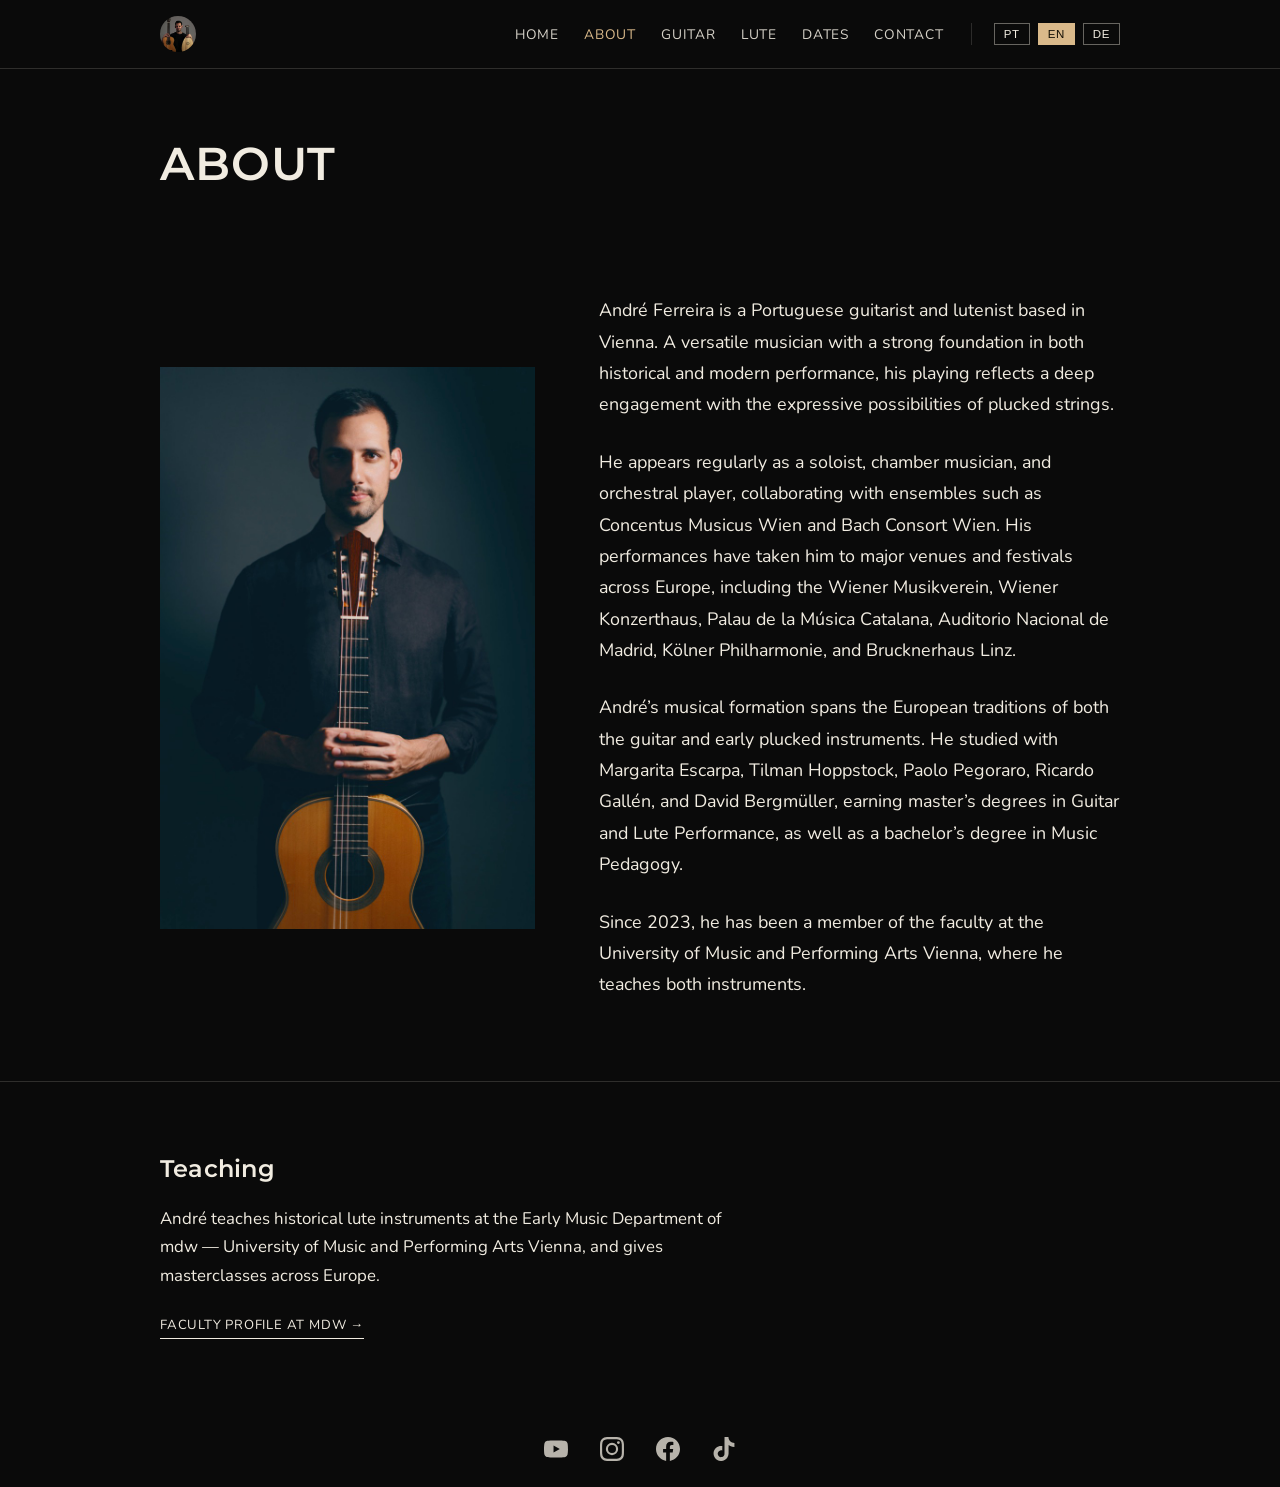
==== pages/about.html @ 0d422ce9 "performance improvements" ====
<!DOCTYPE html>
<html lang="pt">
<head>
<title>Sobre — André Ferreira</title>
<meta name="description" content="Biografia de André Ferreira, guitarrista e alaudista português radicado em Viena.">
<!-- head:start -->
<meta charset="UTF-8">
<meta name="viewport" content="width=device-width, initial-scale=1.0">
<!-- Fonts: connect early and load without blocking render. Only the weights
     the CSS actually uses are requested — Cormorant is the hero name alone
     (400), Montserrat the headings (600/700), Nunito the body (400) plus
     600/700/800 for the eyebrow, concert dates and video caption. -->
<link rel="preconnect" href="https://fonts.googleapis.com">
<link rel="preconnect" href="https://fonts.gstatic.com" crossorigin>
<link rel="preload" as="style" href="https://fonts.googleapis.com/css2?family=Cormorant+Garamond:wght@400&family=Montserrat:wght@600;700&family=Nunito:wght@400;600;700;800&display=swap">
<link rel="stylesheet" href="https://fonts.googleapis.com/css2?family=Cormorant+Garamond:wght@400&family=Montserrat:wght@600;700&family=Nunito:wght@400;600;700;800&display=swap" media="print" onload="this.media='all'">
<noscript><link rel="stylesheet" href="https://fonts.googleapis.com/css2?family=Cormorant+Garamond:wght@400&family=Montserrat:wght@600;700&family=Nunito:wght@400;600;700;800&display=swap"></noscript>
<link rel="icon" type="image/png" sizes="32x32" href="../assets/img/favicon-32.png">
<link rel="icon" type="image/png" sizes="192x192" href="../assets/img/favicon-192.png">
<!-- iOS ignores transparency here and composites onto black, so this one
     is the plain square photo and iOS applies its own rounded mask. -->
<link rel="apple-touch-icon" href="../assets/img/apple-touch-icon.png">
<link rel="stylesheet" href="../assets/css/style.css">
<!-- head:end -->
</head>
<body>

<!-- nav:start -->
  <header class="topbar">
    <a class="mono" href="../index.html">
      <img src="../assets/img/logo-128.jpg" alt="André Ferreira — início">
    </a>
    <button class="burger" id="burgerBtn" aria-label="Menu" aria-expanded="false">
      <span></span><span></span><span></span>
    </button>
    <nav class="menu" id="menu">
      <a href="../index.html" data-i18n="nav.home">Início</a>
      <a href="../pages/about.html" aria-current="page" data-i18n="nav.about">Sobre</a>
      <a href="../pages/guitar.html" data-i18n="nav.guitar">Guitarra</a>
      <a href="../pages/lute.html" data-i18n="nav.lute">Alaúde</a>
      <a href="../pages/dates.html" data-i18n="nav.dates">Datas</a>
      <a href="../pages/contact.html" data-i18n="nav.contact">Contacto</a>
      <div class="langs">
        <button data-lang="pt" aria-pressed="true">PT</button>
        <button data-lang="en" aria-pressed="false">EN</button>
        <button data-lang="de" aria-pressed="false">DE</button>
      </div>
    </nav>
  </header>
<!-- nav:end -->

  <section class="page-head">
    <h1 data-i18n="nav.about">Sobre</h1>
  </section>

  <section class="split">
    <div class="split-photo">
      <img src="../assets/img/about.jpg" alt="André Ferreira com uma guitarra clássica">
    </div>
    <div class="split-body">
      <div class="bio-body" data-i18n="bio.body">
      <!-- text:bio.body:start -->
      <p>André Ferreira é um guitarrista e alaudista português radicado em Viena. Músico versátil, com uma sólida formação tanto na performance histórica como na moderna, o seu tocar reflete um envolvimento profundo com as possibilidades expressivas das cordas dedilhadas.</p><p>Atua regularmente como solista, músico de câmara e instrumentista de orquestra, colaborando com agrupamentos como o Concentus Musicus Wien e o Bach Consort Wien. As suas atuações levaram-no a importantes salas e festivais por toda a Europa, incluindo o Wiener Musikverein, o Wiener Konzerthaus, o Palau de la Música Catalana, o Auditorio Nacional de Madrid, a Kölner Philharmonie e o Brucknerhaus Linz.</p><p>A formação musical de André abrange as tradições europeias da guitarra e dos instrumentos antigos de corda dedilhada. Estudou com Margarita Escarpa, Tilman Hoppstock, Paolo Pegoraro, Ricardo Gallén e David Bergmüller, tendo concluído mestrados em Guitarra e em Alaúde, bem como uma licenciatura em Pedagogia Musical.</p><p>Desde 2023, integra o corpo docente da Universidade de Música e Artes Cénicas de Viena, onde leciona ambos os instrumentos.</p>
      <!-- text:bio.body:end -->
      </div>
    </div>
  </section>

  <section class="band">
    <h2 data-i18n="about.teaching.h">Ensino</h2>
    <div class="prose" data-i18n="teaching.body">
      <!-- text:teaching.body:start -->
      <p>André leciona instrumentos históricos de alaúde no Departamento de Música Antiga da mdw — Universidade de Música e Artes Cénicas de Viena, e dá masterclasses por toda a Europa.</p>
      <!-- text:teaching.body:end -->
    </div>
    <a class="cta" href="https://mdw.ac.at/altemusik/en/faculty/andre-ferreira-inst-17/"
       target="_blank" rel="noopener" data-i18n="teaching.link">Perfil na mdw →</a>
  </section>

<!-- footer:start -->
  <footer class="foot">
    <!-- Icons are inline SVG so they inherit currentColor and cost no extra
         request. aria-label carries the name; the glyph itself is decorative. -->
    <ul class="social">
      <li><a href="https://www.youtube.com/@andrealmeidaferreira" target="_blank" rel="noopener" aria-label="YouTube">
        <svg viewBox="0 0 24 24" aria-hidden="true"><path d="M23.498 6.186a3.016 3.016 0 0 0-2.122-2.136C19.505 3.545 12 3.545 12 3.545s-7.505 0-9.377.505A3.017 3.017 0 0 0 .502 6.186C0 8.07 0 12 0 12s0 3.93.502 5.814a3.016 3.016 0 0 0 2.122 2.136c1.871.505 9.376.505 9.376.505s7.505 0 9.377-.505a3.015 3.015 0 0 0 2.122-2.136C24 15.93 24 12 24 12s0-3.93-.502-5.814zM9.545 15.568V8.432L15.818 12l-6.273 3.568z"/></svg>
      </a></li>
      <li><a href="https://www.instagram.com/andreferreira_music" target="_blank" rel="noopener" aria-label="Instagram">
        <svg viewBox="0 0 24 24" aria-hidden="true"><path d="M12 2.163c3.204 0 3.584.012 4.85.07 3.252.148 4.771 1.691 4.919 4.919.058 1.265.069 1.645.069 4.849 0 3.205-.012 3.584-.069 4.849-.149 3.225-1.664 4.771-4.919 4.919-1.266.058-1.644.07-4.85.07-3.204 0-3.584-.012-4.849-.07-3.26-.149-4.771-1.699-4.919-4.92-.058-1.265-.07-1.644-.07-4.849 0-3.204.013-3.583.07-4.849.149-3.227 1.664-4.771 4.919-4.919 1.266-.057 1.645-.069 4.849-.069zM12 0C8.741 0 8.333.014 7.053.072 2.695.272.273 2.69.073 7.052.014 8.333 0 8.741 0 12c0 3.259.014 3.668.072 4.948.2 4.358 2.618 6.78 6.98 6.98C8.333 23.986 8.741 24 12 24c3.259 0 3.668-.014 4.948-.072 4.354-.2 6.782-2.618 6.979-6.98.059-1.28.073-1.689.073-4.948 0-3.259-.014-3.667-.072-4.947-.196-4.354-2.617-6.78-6.979-6.98C15.668.014 15.259 0 12 0zm0 5.838a6.162 6.162 0 1 0 0 12.324 6.162 6.162 0 0 0 0-12.324zM12 16a4 4 0 1 1 0-8 4 4 0 0 1 0 8zm6.406-11.845a1.44 1.44 0 1 0 0 2.881 1.44 1.44 0 0 0 0-2.881z"/></svg>
      </a></li>
      <li><a href="https://www.facebook.com/profile.php?id=61575838910372" target="_blank" rel="noopener" aria-label="Facebook">
        <svg viewBox="0 0 24 24" aria-hidden="true"><path d="M24 12.073c0-6.627-5.373-12-12-12s-12 5.373-12 12c0 5.99 4.388 10.954 10.125 11.854v-8.385H7.078v-3.47h3.047V9.43c0-3.007 1.792-4.669 4.533-4.669 1.312 0 2.686.235 2.686.235v2.953H15.83c-1.491 0-1.956.925-1.956 1.874v2.25h3.328l-.532 3.47h-2.796v8.385C19.612 23.027 24 18.062 24 12.073z"/></svg>
      </a></li>
      <li><a href="https://www.tiktok.com/@andreferreira_music" target="_blank" rel="noopener" aria-label="TikTok">
        <svg viewBox="0 0 24 24" aria-hidden="true"><path d="M12.525.02c1.31-.02 2.61-.01 3.91-.02.08 1.53.63 3.09 1.75 4.17 1.12 1.11 2.7 1.62 4.24 1.79v4.03c-1.44-.05-2.89-.35-4.2-.97-.57-.26-1.1-.59-1.62-.93-.01 2.92.01 5.84-.02 8.75-.08 1.4-.54 2.79-1.35 3.94-1.31 1.92-3.58 3.17-5.91 3.21-1.43.08-2.86-.31-4.08-1.03-2.02-1.19-3.44-3.37-3.65-5.71-.02-.5-.03-1-.01-1.49.18-1.9 1.12-3.72 2.58-4.96 1.66-1.44 3.98-2.13 6.15-1.72.02 1.48-.04 2.96-.04 4.44-.99-.32-2.15-.23-3.02.37-.63.41-1.11 1.04-1.36 1.75-.21.51-.15 1.07-.14 1.61.24 1.64 1.82 3.02 3.5 2.87 1.12-.01 2.19-.66 2.77-1.61.19-.33.4-.67.41-1.06.1-1.79.06-3.57.07-5.36.01-4.03-.01-8.05.02-12.07z"/></svg>
      </a></li>
    </ul>
  </footer>

  <!-- Page texts, generated from content/<lang>/*.md. Loaded first so
       main.js can merge it into its own dictionary. -->
  <script src="../assets/js/content.js"></script>
  <script src="../assets/js/main.js"></script>
<!-- footer:end -->
</body>
</html>
---- assets/css/style.css ----
/* André Ferreira — site styles
   Palette: all-black ground, light cream type, light-wood accent.
   Fonts: Cormorant Garamond (display) + Nunito (body).
*/

:root{
  --black:#0a0a0a; --bg:#0a0a0a; --ink:#f1ece1; --sub:#a89c86; --line:rgba(241,236,225,.16); --wood:#d9b98a;
  /* --font-display is the hero name only; everything else that used to be
     Cormorant is now the geometric sans. */
  --font-display:'Marcellus',Georgia,serif;
  --font-heading:'Montserrat',-apple-system,BlinkMacSystemFont,'Segoe UI',sans-serif;
  --font-body:'Nunito',-apple-system,BlinkMacSystemFont,'Segoe UI',sans-serif;
  /* Lateral gutters: one eighth of the viewport each side, so content sits in
     the middle six columns of a notional 8. Floored so phones keep a usable
     margin rather than 12.5% of 375px. */
  --pad:max(22px,12.5vw);
}

*{ box-sizing:border-box; }
/* In-page jumps would otherwise land with the heading tucked under the sticky
   bar, which is 69px tall. */
[id]{ scroll-margin-top:88px; }
html{ scroll-behavior:smooth; }
@media(prefers-reduced-motion:reduce){ html{ scroll-behavior:auto; } }
html,body{ margin:0; padding:0; }
body{ background:var(--bg); color:var(--ink); font-family:var(--font-body); }
a{ color:inherit; }
img{ max-width:100%; display:block; }

/* top bar */
/* Sticky rather than fixed: it stays in normal flow, so the hero still
   starts below it instead of sliding under and losing the top of the photo.
   The hairline matters — bar and page background are the same black, so
   without it content appears to dissolve into the bar as you scroll. */
.topbar{ background:var(--black); color:#f2ede2; display:flex; align-items:center; justify-content:space-between;
  padding:16px var(--pad); gap:clamp(14px,2vw,32px); position:sticky; top:0; z-index:10; border-bottom:1px solid var(--line); }
/* The circle is CSS, not a pre-masked file — the source stays a plain square. */
.mono{ width:36px; height:36px; border-radius:50%; overflow:hidden; display:block;
  flex:0 0 auto; text-decoration:none; background:#131010; }
.mono img{ width:100%; height:100%; object-fit:cover; display:block; }
.burger{ appearance:none; background:none; border:0; cursor:pointer; padding:6px; display:flex; flex-direction:column; gap:5px; }
.burger span{ width:24px; height:2px; background:#f2ede2; display:block; }
.menu{ position:absolute; top:100%; right:var(--pad); background:var(--black); color:#f2ede2; padding:18px 22px; display:none; flex-direction:column; gap:12px; min-width:200px; border:1px solid rgba(242,237,226,.15); z-index:5; }
.menu.open{ display:flex; }
.menu a{ text-decoration:none; color:inherit; font-size:.86rem; letter-spacing:.05em; text-transform:uppercase; opacity:.88; }
.menu a:hover{ opacity:1; }
.menu a[aria-current="page"]{ opacity:1; color:var(--wood); }
.menu .langs{ display:flex; gap:8px; padding-top:8px; border-top:1px solid rgba(242,237,226,.15); }
.menu .langs button{ appearance:none; background:none; border:1px solid rgba(242,237,226,.4); color:#f2ede2; font-size:.72rem; letter-spacing:.05em; padding:4px 9px; cursor:pointer; }
.menu .langs button[aria-pressed="true"]{ background:var(--wood); border-color:var(--wood); color:#141005; }

/* Narrow first: the menu is a dropdown behind the burger. From 768px up — iPad
   portrait included — there is room for all six items plus the language buttons
   on one line, so the whole thing flattens into the bar and the burger goes.
   Width, not user agent: iPadOS Safari reports itself as macOS, so sniffing
   would miss the very device this targets. */
@media(min-width:768px){
  .burger{ display:none; }
  .menu{ position:static; display:flex; flex-direction:row; align-items:center;
    gap:clamp(14px,2vw,30px); background:none; border:0; padding:0; min-width:0; }
  .menu .langs{ padding:0 0 0 clamp(14px,1.8vw,22px); margin-left:2px;
    border-top:0; border-left:1px solid rgba(242,237,226,.15); }
}
/* Comfortable tap targets while it is still a dropdown. */
@media(max-width:767px){
  .menu{ gap:2px; padding:10px 22px 18px; }
  .menu a{ padding:9px 0; }
}

/* hero */
/* The hero box carries the photo's own 3:2 ratio and nothing else constrains
   its height, so the image always scales to the page width and `cover` has
   nothing to crop — no min-height, which would make the box taller than 3:2 on
   narrower windows and clip the sides instead. */
.hero{ position:relative; aspect-ratio:3/2; background:
    linear-gradient(180deg, rgba(6,5,4,.05) 0%, rgba(6,5,4,.75) 78%, rgba(6,5,4,.92) 100%),
    /* Top-anchored so the head is never cut in the cropped (narrow) case. */
    url('../img/hero.jpg') 50% 0% / cover no-repeat,
    radial-gradient(circle at 32% 30%, #6b5d4f 0%, #453a30 42%, #221c16 100%);
  display:block; }
/* The hero is now taller than the screen on most displays, so the name is
   pinned to the bottom of the FIRST screenful rather than the bottom of the
   photo — otherwise it would open below the fold. Falls back to the hero's own
   bottom when the photo is the shorter of the two. */
/* Phones: a 3:2 landscape frame is only about 260px tall at 390px wide, which
   wastes the screen and pulls the next section up into view. Drop the ratio and
   give it most of the viewport instead — `cover` then scales the photo by
   height and trims the sides, so it reads as a portrait crop and nothing is
   lost off the top. svh rather than vh so mobile browser chrome doesn't make
   the hero taller than the visible area. */
@media(max-width:767px){
  .hero{ aspect-ratio:auto; min-height:82vh; min-height:82svh; }
}

.hero-inner{ position:absolute; left:0; right:0; top:0; height:min(88vh,100%);
  display:flex; flex-direction:column; justify-content:flex-end; align-items:flex-start;
  padding:0 var(--pad) clamp(30px,6vw,56px); color:#f7f3ea; }
.hero .eyebrow{ font-size:1.1rem; letter-spacing:.16em; text-transform:uppercase; margin:0 0 18px; color:#d9cdb2; font-weight:600; }
/* 7vw rather than 9vw: the cap is then reached at ~1417px instead of ~1102px,
   so the name starts scaling down as soon as the window leaves a full
   desktop width rather than holding its maximum well into laptop sizes. */
.hero h1{ font-family:var(--font-display); font-weight:400; font-size:clamp(3rem,9vw,6.2rem); line-height:.94; letter-spacing:.02em; text-transform:uppercase; margin:0 0 20px; text-wrap:balance; }
.hero .cta{ display:inline-flex; align-items:center; gap:8px; text-decoration:none; font-size:0.9rem; letter-spacing:.03em; padding-bottom:4px; }

/* bio */
/* photo beside a block of text — about / guitar / lute / contact.
   The four page photos are all 2:3 portrait. */
.split{ padding:clamp(40px,7vw,80px) var(--pad); display:grid; grid-template-columns:0.72fr 1fr;
  gap:clamp(28px,5vw,64px); align-items:center; }
.split-photo{ aspect-ratio:2/3; overflow:hidden; background:#131010; }
.split-photo img{ width:100%; height:100%; object-fit:cover; }
/* No max-width: the column itself is the measure, and the page's 1/8 gutter
   is the only thing holding the text off the right edge. */
.bio-body p{ font-size:1.12rem; line-height:1.75; color:var(--ink); margin:0 0 26px; }
.bio-body p:last-child{ margin-bottom:0; }
@media(max-width:767px){
  .split{ grid-template-columns:1fr; }
  .split-photo{ max-width:340px; }
}
/* Tablet: keep the two columns, but the text column runs tall at this width,
   which left the photo looking small and stranded mid-paragraph. Widen its
   share and align both to the top so they start on the same line. */
@media(min-width:768px) and (max-width:1023px){
  .split, .intro{ grid-template-columns:0.95fr 1fr; align-items:start; }
  /* Wider gutters mean less room for the bar; tighten it instead of dropping
     back to a burger at a width where the full nav still reads fine. */
  .menu{ gap:clamp(10px,1.4vw,18px); }
  .menu a{ font-size:.78rem; letter-spacing:.03em; }
  .menu .langs{ padding-left:12px; }
  .menu .langs button{ font-size:.66rem; padding:3px 7px; }
}

/* concerts */
.concerts-wrap{ padding:0 var(--pad) clamp(48px,8vw,88px); }
.concerts-wrap h2{ font-family:var(--font-heading); font-weight:600; font-size:clamp(1.5rem,2.6vw,2rem); letter-spacing:.01em; margin:0 0 30px; }
.concerts-wrap .note{ font-size:.82rem; color:var(--sub); margin:0 0 30px; }
.clist{ border-top:1px solid var(--line); }
/* Year markers in the archive. */
.cyear{ font-family:var(--font-heading); font-weight:700; font-size:1.35rem; letter-spacing:.06em;
  color:var(--ink); margin:0; padding:clamp(56px,7.5vw,112px) 0 14px; border-bottom:1px solid var(--line); }
.cyear:first-child{ padding-top:16px; }
.crow{ display:grid; grid-template-columns:minmax(190px,0.62fr) 1fr auto; align-items:center; gap:16px; padding:22px 0; border-bottom:1px solid var(--line); }
.crow .date{ display:block; font-weight:800; font-size:.95rem; letter-spacing:.02em; font-variant-numeric:tabular-nums; white-space:nowrap; }
.crow .title{ font-size:1.02rem; }
.crow .tname{ display:block; font-family:var(--font-heading); font-weight:600; letter-spacing:.005em; }
.crow .performers{ display:block; font-size:.86rem; line-height:1.45; color:var(--sub); margin-top:4px; }
.crow .venue{ margin-top:7px; font-size:.88rem; line-height:1.45; color:var(--sub); }
.crow .tix{ text-decoration:none; font-size:.82rem; letter-spacing:.05em; text-transform:uppercase; white-space:nowrap; border-bottom:1px solid var(--ink); padding-bottom:3px; }
@media(max-width:760px){ .crow{ grid-template-columns:1fr; gap:4px; padding:18px 0; } .crow .tix{ justify-self:start; margin-top:6px; } }

/* video / teaching */
.band{ padding:clamp(44px,7vw,72px) var(--pad); border-top:1px solid var(--line); }
.band h2{ font-family:var(--font-heading); font-weight:600; font-size:1.5rem; letter-spacing:.01em; margin:0 0 22px; }
.band .note{ font-size:.82rem; color:var(--sub); margin:-14px 0 24px; }
.video-card{ max-width:720px; margin-inline:auto; }
.video-thumb{ appearance:none; padding:0; width:100%; display:block; cursor:pointer; color:inherit; font:inherit;
position:relative; aspect-ratio:16/9; overflow:hidden; border:0; background:
radial-gradient(circle at 68% 32%, #3a322a 0%, #1c1712 62%, #100d0a 100%); }
.video-thumb img{ width:100%; height:100%; object-fit:cover; }
.video-thumb .play{ position:absolute; inset:0; margin:auto; width:64px; height:64px; border-radius:50%; background:rgba(243,239,230,.92); display:flex; align-items:center; justify-content:center; transition:background .15s; }
.video-thumb .play svg{ width:20px; height:20px; fill:#141005; margin-left:3px; }
.video-thumb:hover .play, .video-thumb:focus-visible .play{ background:var(--wood); }
/* replaces .video-thumb once play is pressed */
.video-player{ position:relative; aspect-ratio:16/9; overflow:hidden; background:#000; }
.video-player iframe{ position:absolute; inset:0; width:100%; height:100%; border:0; }
.video-caption{ display:flex; justify-content:space-between; align-items:baseline; gap:12px; padding-top:14px; flex-wrap:wrap; }
.video-caption .vt{ font-size:1.02rem; font-weight:700; }
.video-caption .vl{ text-decoration:none; font-size:.82rem; letter-spacing:.05em; text-transform:uppercase; border-bottom:1px solid var(--ink); padding-bottom:3px; white-space:nowrap; }
.prose{ max-width:60ch; font-size:1.05rem; line-height:1.7; }
.split .prose{ max-width:none; }

/* page header — every page but home opens with one */
.page-head{ padding:clamp(40px,7vw,72px) var(--pad) clamp(18px,3vw,28px); }
.page-head h1{ font-family:var(--font-heading); font-weight:600; font-size:clamp(1.9rem,4vw,2.9rem);
  line-height:1; letter-spacing:.02em; text-transform:uppercase; margin:0; }

/* home: photo left, introduction and the three section links right.
   Sits on the page background — no cards, no lighter panels. */
.intro{ padding:clamp(44px,7vw,72px) var(--pad); border-top:1px solid var(--line);
  display:grid; grid-template-columns:0.72fr 1fr; gap:clamp(28px,5vw,64px); align-items:center; }
.intro-photo{ aspect-ratio:1/1; overflow:hidden; background:#131010; }
.intro-photo img{ width:100%; height:100%; object-fit:cover; }
.intro-text{ margin:0 0 clamp(22px,3vw,32px); font-size:1.12rem; line-height:1.75; color:var(--ink); max-width:52ch; }
.intro-text p{ margin:0 0 16px; }
.intro-text p:last-child{ margin-bottom:0; }
.intro-links{ display:flex; flex-direction:column; border-top:1px solid var(--line); }
.ilink{ display:block; text-decoration:none; color:inherit; padding:17px 0;
  border-bottom:1px solid var(--line); }
.ilabel{ display:inline-block; font-size:.78rem; letter-spacing:.08em; text-transform:uppercase;
  color:var(--wood); margin-bottom:7px; }
.ilabel::after{ content:' →'; }
.idesc{ display:block; font-size:.95rem; line-height:1.6; color:var(--ink); max-width:48ch; }
@media(max-width:767px){
  .intro{ grid-template-columns:1fr; }
  .intro-photo{ max-width:340px; }
}

/* a cta used as a standalone block rather than inside the hero */
/* .cta outside the hero had no rule at all, so this link fell back to browser
   defaults. Match the ticket links instead; .hero .cta still overrides it. */
.cta{ display:inline-flex; align-items:center; gap:8px; text-decoration:none;
  font-size:.82rem; letter-spacing:.06em; text-transform:uppercase;
  border-bottom:1px solid var(--wood); padding-bottom:4px; }
.cta:hover, .cta:focus-visible{ color:var(--wood); }
/* Pushed right so it lines up with the ticket links above it. display:flex
   (not the inline-flex it inherits from .cta) makes it block-level, which
   is what lets the auto left margin do the pushing; fit-content keeps the
   underline hugging the text rather than spanning the row. */
.cta-block{ display:flex; width:fit-content; margin:34px 0 0 auto; }
.prose + .cta{ margin-top:26px; }

/* dates page: the archive reads quieter than the upcoming list */
.concerts-wrap.past{ border-top:1px solid var(--line); padding-top:clamp(44px,7vw,72px); }
/* The archive never renders ticket links (build.py passes tickets=False), so
   it drops that third track and splits the full width evenly instead. */
/* No rule under the heading — the first year heading below it already carries
   one, and two lines 30px apart read as a mistake. */
.concerts-wrap.past .clist{ border-top:0; }
.concerts-wrap.past .crow{ padding:15px 0; grid-template-columns:1fr 1fr; }
.concerts-wrap.past .crow .date, .concerts-wrap.past .crow .tname{ color:var(--sub); }
.concerts-wrap.past .crow .performers{ font-size:.82rem; }

/* prose blocks are now containers holding paragraphs, not paragraphs */
.prose p{ margin:0 0 20px; }
.prose p:last-child{ margin-bottom:0; }

/* contact */
.contact-list{ list-style:none; margin:28px 0 0; padding:0; border-top:1px solid var(--line); max-width:560px; }
.contact-list li{ display:flex; flex-wrap:wrap; gap:6px 24px; align-items:baseline;
  padding:16px 0; border-bottom:1px solid var(--line); }
.contact-list .clabel{ flex:0 0 96px; font-size:.72rem; letter-spacing:.08em; text-transform:uppercase; color:var(--sub); }
.contact-list a{ text-decoration:none; border-bottom:1px solid var(--wood); padding-bottom:2px; }

.foot{ background:var(--black); color:#e9e3d5; padding:26px var(--pad); display:flex; flex-wrap:wrap; gap:12px; justify-content:center; align-items:center; font-size:.82rem; }
.social{ list-style:none; display:flex; align-items:center; gap:32px; margin:0; padding:0; }
.social a{ display:block; color:#e9e3d5; opacity:.75; }
.social a:hover, .social a:focus-visible{ opacity:1; color:var(--wood); }
.social svg{ width:24px; height:24px; fill:currentColor; display:block; }

/* ---------- links -------------------------------------------------------
   One treatment for every text link: underlined in its own colour. The two
   directions are colour-swapped so you can tell at a glance whether a link
   keeps you on the site or takes you off it.
     stays here  -> wood, turns white on hover
     leaves here -> white, turns wood on hover
   "Leaves" is detected by target="_blank" and mailto:, both of which the
   markup already carries, so no extra classes are needed. */
.cta, .crow .tix, .video-caption .vl, .ilabel, .contact-list a{
  text-decoration:none;
  border-bottom:1px solid currentColor;
  color:var(--wood);
}
.cta:hover, .cta:focus-visible,
.crow .tix:hover, .crow .tix:focus-visible,
.video-caption .vl:hover, .video-caption .vl:focus-visible,
.ilink:hover .ilabel, .ilink:focus-visible .ilabel,
.contact-list a:hover, .contact-list a:focus-visible{ color:var(--ink); }

/* The class selectors above outrank a bare a[target], so the outbound rules
   repeat those classes to win the cascade rather than relying on order. */
a[target="_blank"], a[href^="mailto:"],
.cta[target="_blank"], .crow .tix[target="_blank"],
.video-caption .vl[target="_blank"],
.contact-list a[target="_blank"], .contact-list a[href^="mailto:"]{ color:var(--ink); }

a[target="_blank"]:hover, a[target="_blank"]:focus-visible,
a[href^="mailto:"]:hover, a[href^="mailto:"]:focus-visible,
.cta[target="_blank"]:hover, .cta[target="_blank"]:focus-visible,
.crow .tix[target="_blank"]:hover, .crow .tix[target="_blank"]:focus-visible,
.video-caption .vl[target="_blank"]:hover, .video-caption .vl[target="_blank"]:focus-visible,
.contact-list a[target="_blank"]:hover, .contact-list a[target="_blank"]:focus-visible,
.contact-list a[href^="mailto:"]:hover, .contact-list a[href^="mailto:"]:focus-visible{ color:var(--wood); }
/* the footer icons keep their own scheme — no underline on a glyph */
.social a{ border-bottom:0; }
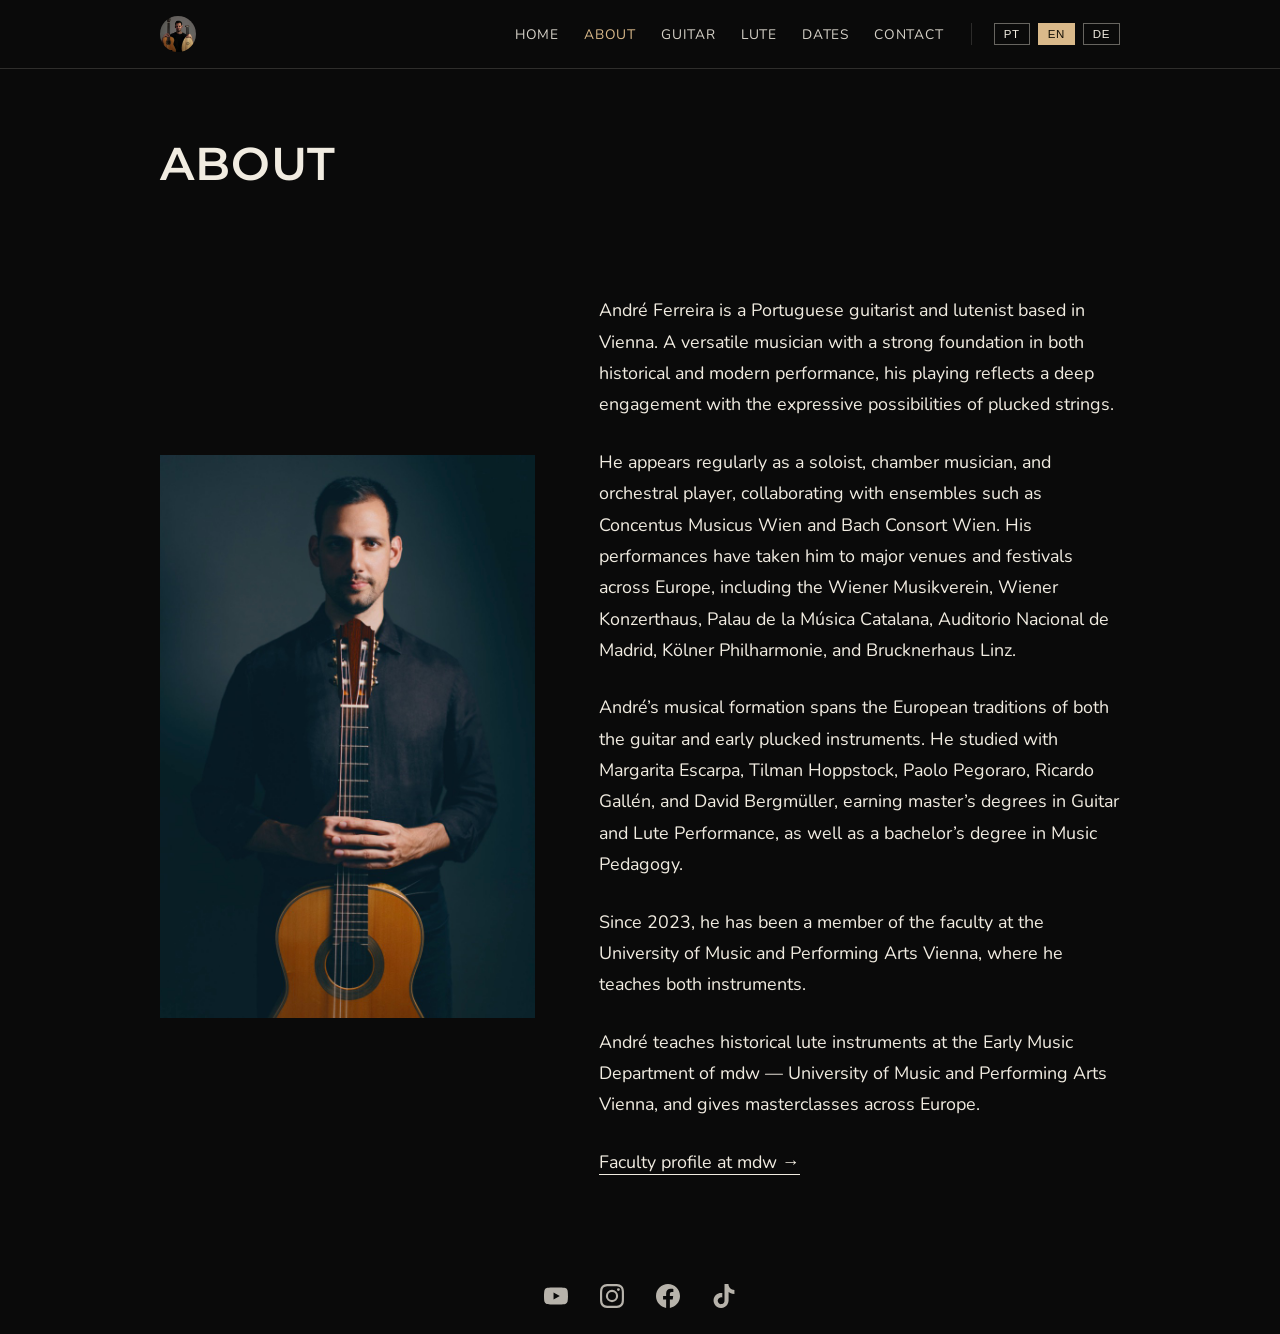
==== commit c520667d: "ensino now part of about text" ====
--- a/pages/about.html
+++ b/pages/about.html
@@ -60,21 +60,10 @@
     <div class="split-body">
       <div class="bio-body" data-i18n="bio.body">
       <!-- text:bio.body:start -->
-      <p>André Ferreira é um guitarrista e alaudista português radicado em Viena. Músico versátil, com uma sólida formação tanto na performance histórica como na moderna, o seu tocar reflete um envolvimento profundo com as possibilidades expressivas das cordas dedilhadas.</p><p>Atua regularmente como solista, músico de câmara e instrumentista de orquestra, colaborando com agrupamentos como o Concentus Musicus Wien e o Bach Consort Wien. As suas atuações levaram-no a importantes salas e festivais por toda a Europa, incluindo o Wiener Musikverein, o Wiener Konzerthaus, o Palau de la Música Catalana, o Auditorio Nacional de Madrid, a Kölner Philharmonie e o Brucknerhaus Linz.</p><p>A formação musical de André abrange as tradições europeias da guitarra e dos instrumentos antigos de corda dedilhada. Estudou com Margarita Escarpa, Tilman Hoppstock, Paolo Pegoraro, Ricardo Gallén e David Bergmüller, tendo concluído mestrados em Guitarra e em Alaúde, bem como uma licenciatura em Pedagogia Musical.</p><p>Desde 2023, integra o corpo docente da Universidade de Música e Artes Cénicas de Viena, onde leciona ambos os instrumentos.</p>
+      <p>André Ferreira é guitarrista e alaudista português, com base em Viena. A sua atividade artística desenvolve-se entre a guitarra clássica e os instrumentos históricos de corda dedilhada, com um interesse particular pelas relações entre repertório, instrumento e prática musical.</p><p>Como intérprete, apresenta-se a solo, em música de câmara e em colaboração com orquestras e agrupamentos especializados em música antiga. O interesse pelo repertório histórico levou-o a aprofundar a prática do alaúde e de outros instrumentos de corda dedilhada, integrando diferentes instrumentos e repertórios no seu percurso.</p><p>Atualmente, André Ferreira colabora regularmente com agrupamentos como o Concentus Musicus Wien e o Bach Consort Wien, apresentando-se em importantes salas e festivais europeus, entre os quais o Wiener Musikverein, Wiener Konzerthaus, Theater an der Wien, Kölner Philharmonie, Brucknerhaus Linz, Palau de la Música Catalana e Auditorio Nacional de Música de Madrid.</p><p>Paralelamente à sua atividade artística, André leciona guitarra e alaúde na Universität für Musik und darstellende Kunst Wien (mdw).</p><p><a href="https://mdw.ac.at/altemusik/en/faculty/andre-ferreira-inst-17/" target="_blank" rel="noopener">Perfil na mdw →</a></p>
       <!-- text:bio.body:end -->
       </div>
     </div>
-  </section>
-
-  <section class="band">
-    <h2 data-i18n="about.teaching.h">Ensino</h2>
-    <div class="prose" data-i18n="teaching.body">
-      <!-- text:teaching.body:start -->
-      <p>André leciona instrumentos históricos de alaúde no Departamento de Música Antiga da mdw — Universidade de Música e Artes Cénicas de Viena, e dá masterclasses por toda a Europa.</p>
-      <!-- text:teaching.body:end -->
-    </div>
-    <a class="cta" href="https://mdw.ac.at/altemusik/en/faculty/andre-ferreira-inst-17/"
-       target="_blank" rel="noopener" data-i18n="teaching.link">Perfil na mdw →</a>
   </section>
 
 <!-- footer:start -->
@@ -97,7 +86,7 @@
     </ul>
   </footer>
 
-  <!-- Page texts, generated from content/<lang>/*.md. Loaded first so
+  <!-- Page texts, generated from content/<page>/<block>_<lang>.md. Loaded first so
        main.js can merge it into its own dictionary. -->
   <script src="../assets/js/content.js"></script>
   <script src="../assets/js/main.js"></script>
--- a/assets/css/style.css
+++ b/assets/css/style.css
@@ -7,7 +7,7 @@
   --black:#0a0a0a; --bg:#0a0a0a; --ink:#f1ece1; --sub:#a89c86; --line:rgba(241,236,225,.16); --wood:#d9b98a;
   /* --font-display is the hero name only; everything else that used to be
      Cormorant is now the geometric sans. */
-  --font-display:'Marcellus',Georgia,serif;
+  --font-display:'Cormorant Garamond',Georgia,serif;
   --font-heading:'Montserrat',-apple-system,BlinkMacSystemFont,'Segoe UI',sans-serif;
   --font-body:'Nunito',-apple-system,BlinkMacSystemFont,'Segoe UI',sans-serif;
   /* Lateral gutters: one eighth of the viewport each side, so content sits in
@@ -231,6 +231,20 @@
 .contact-list .clabel{ flex:0 0 96px; font-size:.72rem; letter-spacing:.08em; text-transform:uppercase; color:var(--sub); }
 .contact-list a{ text-decoration:none; border-bottom:1px solid var(--wood); padding-bottom:2px; }
 
+/* contact: the press kit, under the email and sharing its column width. The
+   link and the line under it are generated with the file itself
+   (scripts/press_kit.py), so the size and photo count can't drift from what is
+   actually in the zip — and a build that produced no kit leaves the block with
+   nothing to click rather than a dead link. */
+.presskit{ max-width:560px; margin-top:clamp(28px,4vw,40px); }
+.presskit h2{ font-family:var(--font-heading); font-weight:600; font-size:1.15rem;
+  letter-spacing:.01em; margin:0 0 9px; }
+/* Set below the intro prose above it: this is a secondary offer, not a second
+   paragraph of the same weight. */
+.presskit .pk-desc{ font-size:.95rem; line-height:1.6; color:var(--ink); margin:0; max-width:48ch; }
+.presskit .cta{ margin-top:20px; }
+.presskit .pk-meta{ font-size:.78rem; letter-spacing:.04em; color:var(--sub); margin:12px 0 0; }
+
 .foot{ background:var(--black); color:#e9e3d5; padding:26px var(--pad); display:flex; flex-wrap:wrap; gap:12px; justify-content:center; align-items:center; font-size:.82rem; }
 .social{ list-style:none; display:flex; align-items:center; gap:32px; margin:0; padding:0; }
 .social a{ display:block; color:#e9e3d5; opacity:.75; }
@@ -270,5 +284,14 @@
 .video-caption .vl[target="_blank"]:hover, .video-caption .vl[target="_blank"]:focus-visible,
 .contact-list a[target="_blank"]:hover, .contact-list a[target="_blank"]:focus-visible,
 .contact-list a[href^="mailto:"]:hover, .contact-list a[href^="mailto:"]:focus-visible{ color:var(--wood); }
+/* Links inside the running text come from the Markdown — [label](url) in
+   content/ — so they carry no class to hang a rule on. Same underline as
+   every other text link; the colour rules above already tell a link that
+   leaves the site from one that doesn't. */
+.bio-body a, .prose a, .intro-text a{
+  text-decoration:none;
+  border-bottom:1px solid currentColor;
+}
+
 /* the footer icons keep their own scheme — no underline on a glyph */
 .social a{ border-bottom:0; }
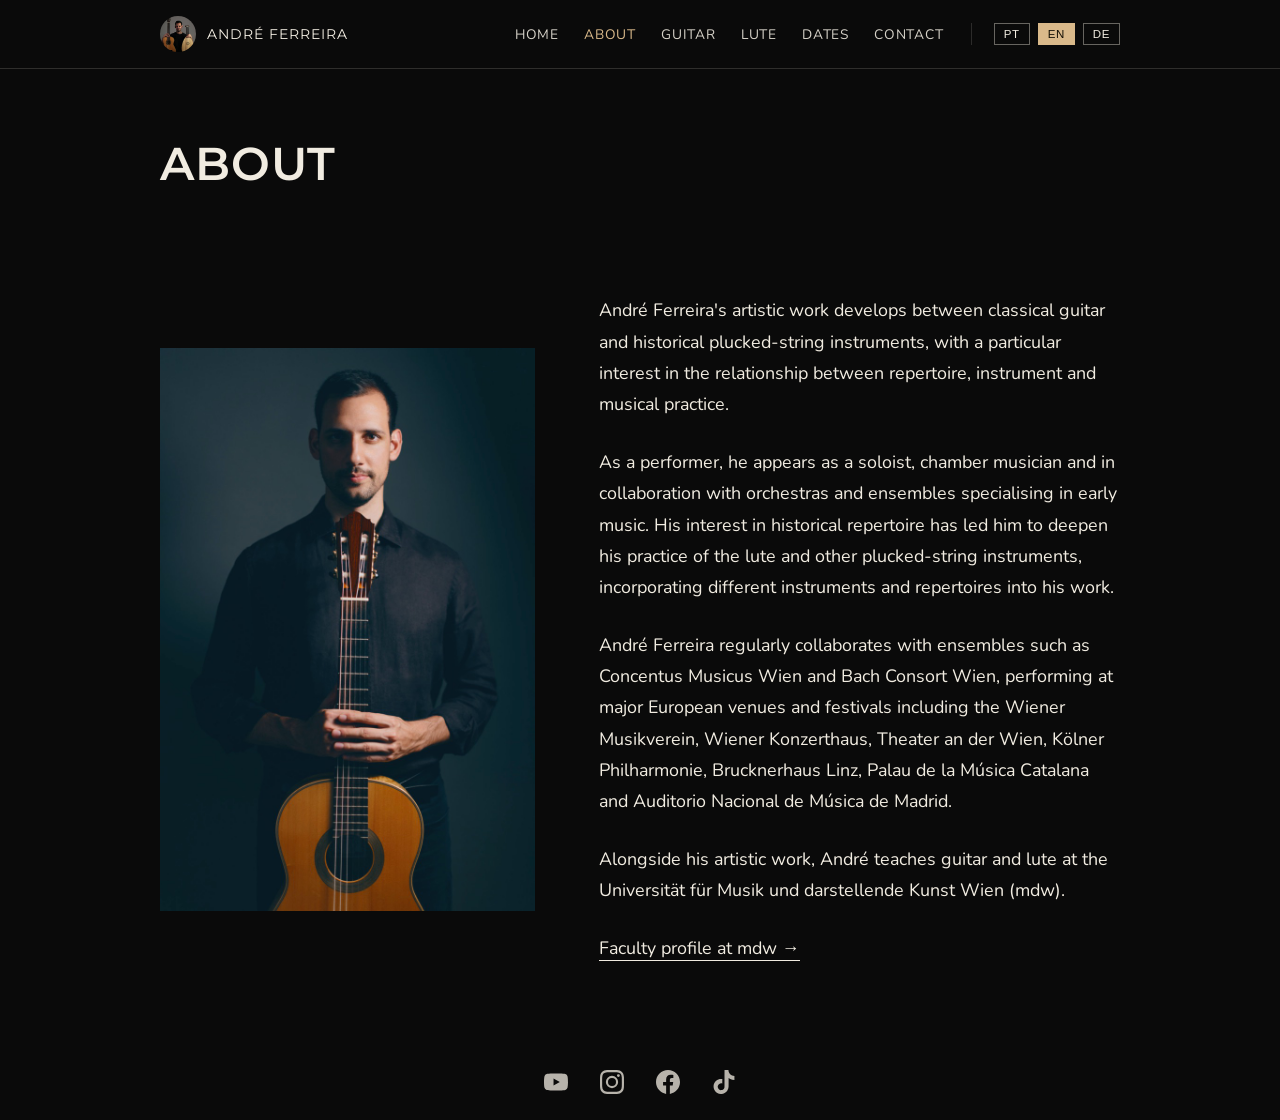
==== commit e9c2febd: "navbar now has andré ferreira next to the icon" ====
--- a/pages/about.html
+++ b/pages/about.html
@@ -8,13 +8,14 @@
 <meta name="viewport" content="width=device-width, initial-scale=1.0">
 <!-- Fonts: connect early and load without blocking render. Only the weights
      the CSS actually uses are requested — Cormorant is the hero name alone
-     (400), Montserrat the headings (600/700), Nunito the body (400) plus
-     600/700/800 for the eyebrow, concert dates and video caption. -->
+     (400), Montserrat the headings (600/700) plus 400 for the navbar name,
+     Nunito the body (400) plus 600/700/800 for the eyebrow, concert dates
+     and video caption. -->
 <link rel="preconnect" href="https://fonts.googleapis.com">
 <link rel="preconnect" href="https://fonts.gstatic.com" crossorigin>
-<link rel="preload" as="style" href="https://fonts.googleapis.com/css2?family=Cormorant+Garamond:wght@400&family=Montserrat:wght@600;700&family=Nunito:wght@400;600;700;800&display=swap">
-<link rel="stylesheet" href="https://fonts.googleapis.com/css2?family=Cormorant+Garamond:wght@400&family=Montserrat:wght@600;700&family=Nunito:wght@400;600;700;800&display=swap" media="print" onload="this.media='all'">
-<noscript><link rel="stylesheet" href="https://fonts.googleapis.com/css2?family=Cormorant+Garamond:wght@400&family=Montserrat:wght@600;700&family=Nunito:wght@400;600;700;800&display=swap"></noscript>
+<link rel="preload" as="style" href="https://fonts.googleapis.com/css2?family=Cormorant+Garamond:wght@400&family=Montserrat:wght@400;600;700&family=Nunito:wght@400;600;700;800&display=swap">
+<link rel="stylesheet" href="https://fonts.googleapis.com/css2?family=Cormorant+Garamond:wght@400&family=Montserrat:wght@400;600;700&family=Nunito:wght@400;600;700;800&display=swap" media="print" onload="this.media='all'">
+<noscript><link rel="stylesheet" href="https://fonts.googleapis.com/css2?family=Cormorant+Garamond:wght@400&family=Montserrat:wght@400;600;700&family=Nunito:wght@400;600;700;800&display=swap"></noscript>
 <link rel="icon" type="image/png" sizes="32x32" href="../assets/img/favicon-32.png">
 <link rel="icon" type="image/png" sizes="192x192" href="../assets/img/favicon-192.png">
 <!-- iOS ignores transparency here and composites onto black, so this one
@@ -27,8 +28,11 @@
 
 <!-- nav:start -->
   <header class="topbar">
-    <a class="mono" href="../index.html">
-      <img src="../assets/img/logo-128.jpg" alt="André Ferreira — início">
+    <a class="brand" href="../index.html">
+      <span class="mono">
+        <img src="../assets/img/logo-128.jpg" alt="">
+      </span>
+      <span class="brand-name">ANDRÉ FERREIRA</span>
     </a>
     <button class="burger" id="burgerBtn" aria-label="Menu" aria-expanded="false">
       <span></span><span></span><span></span>
@@ -60,7 +64,7 @@
     <div class="split-body">
       <div class="bio-body" data-i18n="bio.body">
       <!-- text:bio.body:start -->
-      <p>André Ferreira é guitarrista e alaudista português, com base em Viena. A sua atividade artística desenvolve-se entre a guitarra clássica e os instrumentos históricos de corda dedilhada, com um interesse particular pelas relações entre repertório, instrumento e prática musical.</p><p>Como intérprete, apresenta-se a solo, em música de câmara e em colaboração com orquestras e agrupamentos especializados em música antiga. O interesse pelo repertório histórico levou-o a aprofundar a prática do alaúde e de outros instrumentos de corda dedilhada, integrando diferentes instrumentos e repertórios no seu percurso.</p><p>Atualmente, André Ferreira colabora regularmente com agrupamentos como o Concentus Musicus Wien e o Bach Consort Wien, apresentando-se em importantes salas e festivais europeus, entre os quais o Wiener Musikverein, Wiener Konzerthaus, Theater an der Wien, Kölner Philharmonie, Brucknerhaus Linz, Palau de la Música Catalana e Auditorio Nacional de Música de Madrid.</p><p>Paralelamente à sua atividade artística, André leciona guitarra e alaúde na Universität für Musik und darstellende Kunst Wien (mdw).</p><p><a href="https://mdw.ac.at/altemusik/en/faculty/andre-ferreira-inst-17/" target="_blank" rel="noopener">Perfil na mdw →</a></p>
+      <p>A atividade artística de André Ferreira desenvolve-se entre a guitarra clássica e os instrumentos históricos de corda dedilhada, com um interesse particular pelas relações entre repertório, instrumento e prática musical.</p><p>Como intérprete, apresenta-se a solo, em música de câmara e em colaboração com orquestras e agrupamentos especializados em música antiga. O interesse pelo repertório histórico levou-o a aprofundar a prática do alaúde e de outros instrumentos de corda dedilhada, integrando diferentes instrumentos e repertórios no seu percurso.</p><p>Atualmente, André Ferreira colabora regularmente com agrupamentos como o Concentus Musicus Wien e o Bach Consort Wien, apresentando-se em importantes salas e festivais europeus, entre os quais o Wiener Musikverein, Wiener Konzerthaus, Theater an der Wien, Kölner Philharmonie, Brucknerhaus Linz, Palau de la Música Catalana e Auditorio Nacional de Música de Madrid.</p><p>Paralelamente à sua atividade artística, André leciona guitarra e alaúde na Universität für Musik und darstellende Kunst Wien (mdw).</p><p><a href="https://mdw.ac.at/altemusik/en/faculty/andre-ferreira-inst-17/" target="_blank" rel="noopener">Perfil na mdw →</a></p>
       <!-- text:bio.body:end -->
       </div>
     </div>
--- a/assets/css/style.css
+++ b/assets/css/style.css
@@ -34,6 +34,11 @@
    without it content appears to dissolve into the bar as you scroll. */
 .topbar{ background:var(--black); color:#f2ede2; display:flex; align-items:center; justify-content:space-between;
   padding:16px var(--pad); gap:clamp(14px,2vw,32px); position:sticky; top:0; z-index:10; border-bottom:1px solid var(--line); }
+/* Logo and name are one link home. The name is the link's accessible text,
+   so the image beside it is decorative (alt=""). */
+.brand{ display:flex; align-items:center; gap:11px; flex:0 0 auto; text-decoration:none; color:inherit; }
+.brand-name{ font-family:var(--font-heading); font-weight:400; font-size:.9rem;
+  text-transform:uppercase; letter-spacing:.07em; white-space:nowrap; }
 /* The circle is CSS, not a pre-masked file — the source stays a plain square. */
 .mono{ width:36px; height:36px; border-radius:50%; overflow:hidden; display:block;
   flex:0 0 auto; text-decoration:none; background:#131010; }
@@ -109,12 +114,22 @@
   gap:clamp(28px,5vw,64px); align-items:center; }
 .split-photo{ aspect-ratio:2/3; overflow:hidden; background:#131010; }
 .split-photo img{ width:100%; height:100%; object-fit:cover; }
+/* Guitar mirrors the split — words left, photo right — so two pages in a row
+   don't open with the same picture-then-text rhythm. The mirroring is done
+   with grid placement rather than by reordering the markup, so the photo
+   stays first in the source: stacked on a phone it still leads, as it does on
+   every other page. The column ratio flips with it, keeping the text on the
+   wider side. */
+.split.reverse{ grid-template-columns:1fr 0.72fr; }
+.split.reverse .split-photo{ grid-column:2; grid-row:1; }
+.split.reverse .split-body{ grid-column:1; grid-row:1; }
 /* No max-width: the column itself is the measure, and the page's 1/8 gutter
    is the only thing holding the text off the right edge. */
 .bio-body p{ font-size:1.12rem; line-height:1.75; color:var(--ink); margin:0 0 26px; }
 .bio-body p:last-child{ margin-bottom:0; }
 @media(max-width:767px){
-  .split{ grid-template-columns:1fr; }
+  .split, .split.reverse{ grid-template-columns:1fr; }
+  .split.reverse .split-photo, .split.reverse .split-body{ grid-column:auto; grid-row:auto; }
   .split-photo{ max-width:340px; }
 }
 /* Tablet: keep the two columns, but the text column runs tall at this width,
@@ -122,12 +137,15 @@
    share and align both to the top so they start on the same line. */
 @media(min-width:768px) and (max-width:1023px){
   .split, .intro{ grid-template-columns:0.95fr 1fr; align-items:start; }
+  .split.reverse{ grid-template-columns:1fr 0.95fr; }
   /* Wider gutters mean less room for the bar; tighten it instead of dropping
      back to a burger at a width where the full nav still reads fine. */
   .menu{ gap:clamp(10px,1.4vw,18px); }
   .menu a{ font-size:.78rem; letter-spacing:.03em; }
   .menu .langs{ padding-left:12px; }
   .menu .langs button{ font-size:.66rem; padding:3px 7px; }
+  .brand{ gap:9px; }
+  .brand-name{ font-size:.8rem; letter-spacing:.05em; }
 }
 
 /* concerts */
@@ -145,6 +163,10 @@
 .crow .tname{ display:block; font-family:var(--font-heading); font-weight:600; letter-spacing:.005em; }
 .crow .performers{ display:block; font-size:.86rem; line-height:1.45; color:var(--sub); margin-top:4px; }
 .crow .venue{ margin-top:7px; font-size:.88rem; line-height:1.45; color:var(--sub); }
+/* Upcoming lists — the home page's next dates and the archive page's top
+   section — lift the venue to the brighter wood; the past archive keeps it
+   muted. */
+.concerts-wrap:not(.past) .crow .venue{ color:var(--wood); }
 .crow .tix{ text-decoration:none; font-size:.82rem; letter-spacing:.05em; text-transform:uppercase; white-space:nowrap; border-bottom:1px solid var(--ink); padding-bottom:3px; }
 @media(max-width:760px){ .crow{ grid-template-columns:1fr; gap:4px; padding:18px 0; } .crow .tix{ justify-self:start; margin-top:6px; } }
 
@@ -169,6 +191,23 @@
 .prose{ max-width:60ch; font-size:1.05rem; line-height:1.7; }
 .split .prose{ max-width:none; }
 
+/* Headings written in the Markdown (## in content/) land inside a text block
+   with no class to hang a rule on. The site's heading face, sized to sit
+   under the page's own <h1> rather than compete with it; ### drops to the
+   small wood eyebrow the section labels use elsewhere. */
+.bio-body h2, .prose h2, .intro-text h2{
+  font-family:var(--font-heading); font-weight:600; font-size:1.3rem;
+  letter-spacing:.01em; line-height:1.3; color:var(--wood); margin:38px 0 14px;
+}
+.bio-body h3, .prose h3, .intro-text h3,
+.bio-body h4, .prose h4, .intro-text h4{
+  font-family:var(--font-heading); font-weight:600; font-size:.88rem;
+  letter-spacing:.08em; text-transform:uppercase; color:var(--wood);
+  margin:32px 0 10px;
+}
+/* A text that opens on a heading shouldn't push itself down the column. */
+.bio-body > :first-child, .prose > :first-child, .intro-text > :first-child{ margin-top:0; }
+
 /* page header — every page but home opens with one */
 .page-head{ padding:clamp(40px,7vw,72px) var(--pad) clamp(18px,3vw,28px); }
 .page-head h1{ font-family:var(--font-heading); font-weight:600; font-size:clamp(1.9rem,4vw,2.9rem);
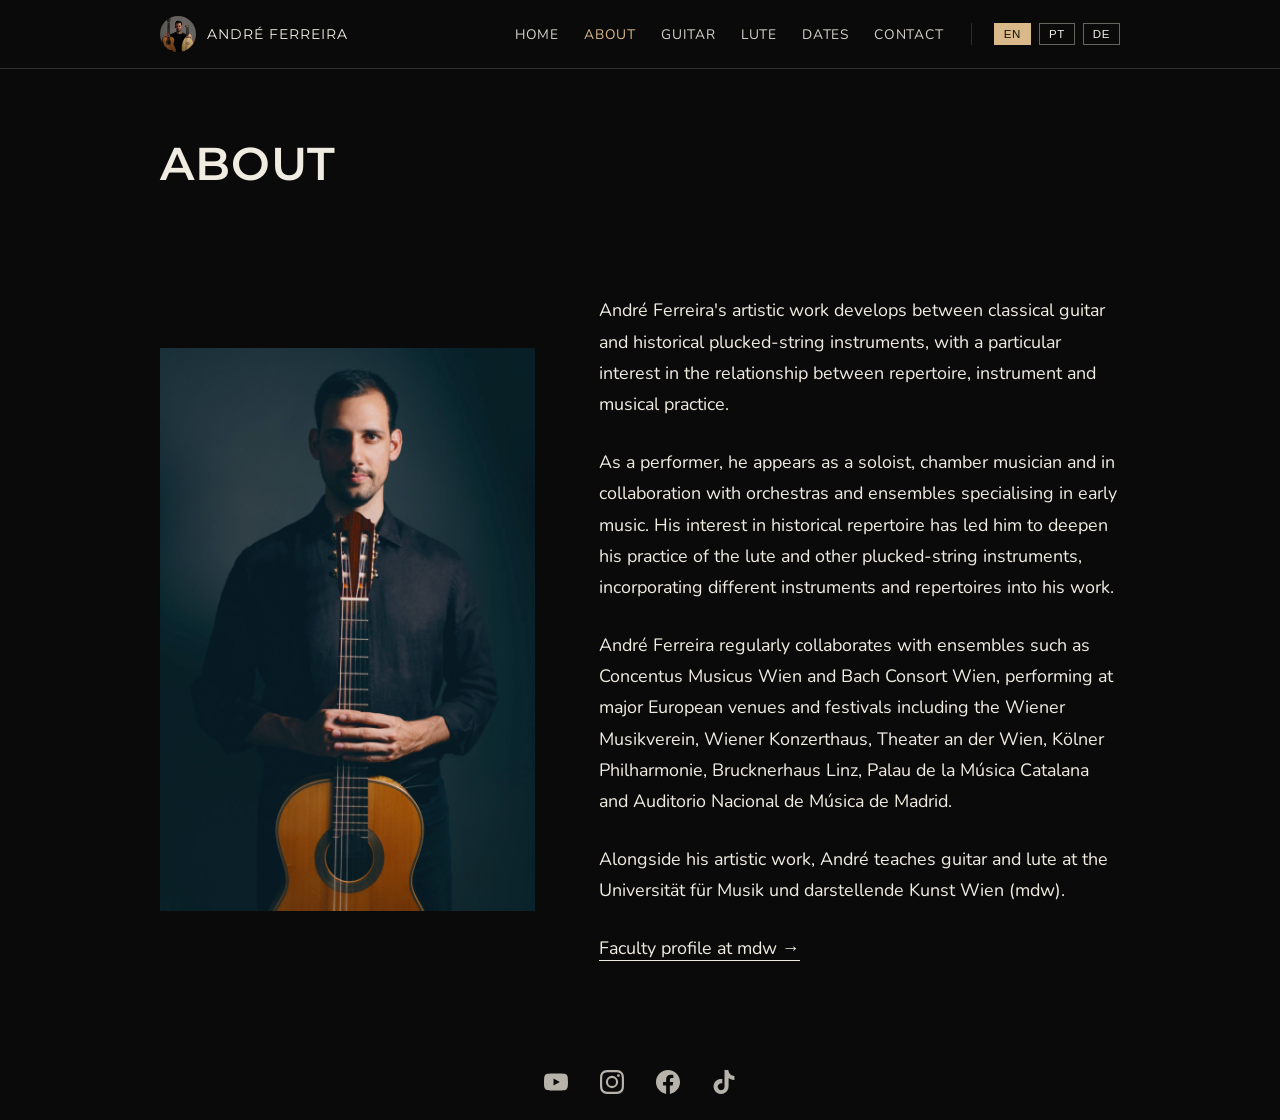
==== commit 3a993551: "changed to main language to en" ====
--- a/pages/about.html
+++ b/pages/about.html
@@ -1,8 +1,8 @@
 <!DOCTYPE html>
-<html lang="pt">
+<html lang="en">
 <head>
-<title>Sobre — André Ferreira</title>
-<meta name="description" content="Biografia de André Ferreira, guitarrista e alaudista português radicado em Viena.">
+<title>About — André Ferreira</title>
+<meta name="description" content="Biography of André Ferreira, Portuguese guitarist and lutenist based in Vienna.">
 <!-- head:start -->
 <meta charset="UTF-8">
 <meta name="viewport" content="width=device-width, initial-scale=1.0">
@@ -22,6 +22,33 @@
      is the plain square photo and iOS applies its own rounded mask. -->
 <link rel="apple-touch-icon" href="../assets/img/apple-touch-icon.png">
 <link rel="stylesheet" href="../assets/css/style.css">
+<link rel="canonical" href="https://andreferreiramusic.github.io/site/pages/about.html">
+<!-- Link previews (WhatsApp, Telegram, Signal, Messenger, Slack, iMessage…).
+     Title and description are the page's own <title> and meta description,
+     copied here by scripts/build.py so the wording lives in one place.
+     The URLs must be absolute — a chat app fetches the page from its own
+     servers, where a relative path resolves against nothing. -->
+<meta property="og:type" content="website">
+<meta property="og:site_name" content="André Ferreira">
+<meta property="og:locale" content="en_GB">
+<meta property="og:locale:alternate" content="pt_PT">
+<meta property="og:locale:alternate" content="de_AT">
+<meta property="og:title" content="About — André Ferreira">
+<meta property="og:description" content="Biography of André Ferreira, Portuguese guitarist and lutenist based in Vienna.">
+<meta property="og:url" content="https://andreferreiramusic.github.io/site/pages/about.html">
+<!-- The hero photo below the navbar, at its own 3:2 — 1200x800, regenerated
+     by scripts/og_image.py. The explicit dimensions are what makes WhatsApp
+     and Telegram draw the big card instead of the small thumbnail beside the
+     text, and they have to match the file or the apps lay it out wrongly. -->
+<meta property="og:image" content="https://andreferreiramusic.github.io/site/assets/img/og.jpg">
+<meta property="og:image:type" content="image/jpeg">
+<meta property="og:image:width" content="1200">
+<meta property="og:image:height" content="800">
+<meta property="og:image:alt" content="André Ferreira — Guitar &amp; Lute · Vienna">
+<meta name="twitter:card" content="summary_large_image">
+<meta name="twitter:title" content="About — André Ferreira">
+<meta name="twitter:description" content="Biography of André Ferreira, Portuguese guitarist and lutenist based in Vienna.">
+<meta name="twitter:image" content="https://andreferreiramusic.github.io/site/assets/img/og.jpg">
 <!-- head:end -->
 </head>
 <body>
@@ -38,15 +65,17 @@
       <span></span><span></span><span></span>
     </button>
     <nav class="menu" id="menu">
-      <a href="../index.html" data-i18n="nav.home">Início</a>
-      <a href="../pages/about.html" aria-current="page" data-i18n="nav.about">Sobre</a>
-      <a href="../pages/guitar.html" data-i18n="nav.guitar">Guitarra</a>
-      <a href="../pages/lute.html" data-i18n="nav.lute">Alaúde</a>
-      <a href="../pages/dates.html" data-i18n="nav.dates">Datas</a>
-      <a href="../pages/contact.html" data-i18n="nav.contact">Contacto</a>
+      <a href="../index.html" data-i18n="nav.home">Home</a>
+      <a href="../pages/about.html" aria-current="page" data-i18n="nav.about">About</a>
+      <a href="../pages/guitar.html" data-i18n="nav.guitar">Guitar</a>
+      <a href="../pages/lute.html" data-i18n="nav.lute">Lute</a>
+      <a href="../pages/dates.html" data-i18n="nav.dates">Dates</a>
+      <a href="../pages/contact.html" data-i18n="nav.contact">Contact</a>
+      <!-- English first and pressed: it is the site's own language, the one
+           written into the HTML. main.js re-presses whichever it settles on. -->
       <div class="langs">
-        <button data-lang="pt" aria-pressed="true">PT</button>
-        <button data-lang="en" aria-pressed="false">EN</button>
+        <button data-lang="en" aria-pressed="true">EN</button>
+        <button data-lang="pt" aria-pressed="false">PT</button>
         <button data-lang="de" aria-pressed="false">DE</button>
       </div>
     </nav>
@@ -54,17 +83,17 @@
 <!-- nav:end -->
 
   <section class="page-head">
-    <h1 data-i18n="nav.about">Sobre</h1>
+    <h1 data-i18n="nav.about">About</h1>
   </section>
 
   <section class="split">
     <div class="split-photo">
-      <img src="../assets/img/about.jpg" alt="André Ferreira com uma guitarra clássica">
+      <img src="../assets/img/about.jpg" alt="André Ferreira with a classical guitar">
     </div>
     <div class="split-body">
       <div class="bio-body" data-i18n="bio.body">
       <!-- text:bio.body:start -->
-      <p>A atividade artística de André Ferreira desenvolve-se entre a guitarra clássica e os instrumentos históricos de corda dedilhada, com um interesse particular pelas relações entre repertório, instrumento e prática musical.</p><p>Como intérprete, apresenta-se a solo, em música de câmara e em colaboração com orquestras e agrupamentos especializados em música antiga. O interesse pelo repertório histórico levou-o a aprofundar a prática do alaúde e de outros instrumentos de corda dedilhada, integrando diferentes instrumentos e repertórios no seu percurso.</p><p>Atualmente, André Ferreira colabora regularmente com agrupamentos como o Concentus Musicus Wien e o Bach Consort Wien, apresentando-se em importantes salas e festivais europeus, entre os quais o Wiener Musikverein, Wiener Konzerthaus, Theater an der Wien, Kölner Philharmonie, Brucknerhaus Linz, Palau de la Música Catalana e Auditorio Nacional de Música de Madrid.</p><p>Paralelamente à sua atividade artística, André leciona guitarra e alaúde na Universität für Musik und darstellende Kunst Wien (mdw).</p><p><a href="https://mdw.ac.at/altemusik/en/faculty/andre-ferreira-inst-17/" target="_blank" rel="noopener">Perfil na mdw →</a></p>
+      <p>André Ferreira's artistic work develops between classical guitar and historical plucked-string instruments, with a particular interest in the relationship between repertoire, instrument and musical practice.</p><p>As a performer, he appears as a soloist, chamber musician and in collaboration with orchestras and ensembles specialising in early music. His interest in historical repertoire has led him to deepen his practice of the lute and other plucked-string instruments, incorporating different instruments and repertoires into his work.</p><p>André Ferreira regularly collaborates with ensembles such as Concentus Musicus Wien and Bach Consort Wien, performing at major European venues and festivals including the Wiener Musikverein, Wiener Konzerthaus, Theater an der Wien, Kölner Philharmonie, Brucknerhaus Linz, Palau de la Música Catalana and Auditorio Nacional de Música de Madrid.</p><p>Alongside his artistic work, André teaches guitar and lute at the Universität für Musik und darstellende Kunst Wien (mdw).</p><p><a href="https://mdw.ac.at/altemusik/en/faculty/andre-ferreira-inst-17/" target="_blank" rel="noopener">Faculty profile at mdw →</a></p>
       <!-- text:bio.body:end -->
       </div>
     </div>
--- a/assets/css/style.css
+++ b/assets/css/style.css
@@ -181,12 +181,16 @@
 .video-thumb img{ width:100%; height:100%; object-fit:cover; }
 .video-thumb .play{ position:absolute; inset:0; margin:auto; width:64px; height:64px; border-radius:50%; background:rgba(243,239,230,.92); display:flex; align-items:center; justify-content:center; transition:background .15s; }
 .video-thumb .play svg{ width:20px; height:20px; fill:#141005; margin-left:3px; }
-.video-thumb:hover .play, .video-thumb:focus-visible .play{ background:var(--wood); }
+.video-thumb:focus-visible .play{ background:var(--wood); }
+/* Only where a pointer can actually hover. On a touch screen Safari may spend
+   the first tap turning the hover state on rather than firing the click, so a
+   hover rule on the play button costs an iPhone a tap. */
+@media(hover:hover){ .video-thumb:hover .play{ background:var(--wood); } }
 /* replaces .video-thumb once play is pressed */
 .video-player{ position:relative; aspect-ratio:16/9; overflow:hidden; background:#000; }
 .video-player iframe{ position:absolute; inset:0; width:100%; height:100%; border:0; }
 .video-caption{ display:flex; justify-content:space-between; align-items:baseline; gap:12px; padding-top:14px; flex-wrap:wrap; }
-.video-caption .vt{ font-size:1.02rem; font-weight:700; }
+.video-caption .vt{ font-size:1.02rem; }
 .video-caption .vl{ text-decoration:none; font-size:.82rem; letter-spacing:.05em; text-transform:uppercase; border-bottom:1px solid var(--ink); padding-bottom:3px; white-space:nowrap; }
 .prose{ max-width:60ch; font-size:1.05rem; line-height:1.7; }
 .split .prose{ max-width:none; }
@@ -283,6 +287,9 @@
 .presskit .pk-desc{ font-size:.95rem; line-height:1.6; color:var(--ink); margin:0; max-width:48ch; }
 .presskit .cta{ margin-top:20px; }
 .presskit .pk-meta{ font-size:.78rem; letter-spacing:.04em; color:var(--sub); margin:12px 0 0; }
+/* Credit for the press-kit photographs, under the whole block. */
+.photo-credit{ max-width:560px; font-size:.78rem; letter-spacing:.04em; color:var(--sub);
+  margin:clamp(20px,3vw,28px) 0 0; padding-top:14px; border-top:1px solid var(--line); }
 
 .foot{ background:var(--black); color:#e9e3d5; padding:26px var(--pad); display:flex; flex-wrap:wrap; gap:12px; justify-content:center; align-items:center; font-size:.82rem; }
 .social{ list-style:none; display:flex; align-items:center; gap:32px; margin:0; padding:0; }
